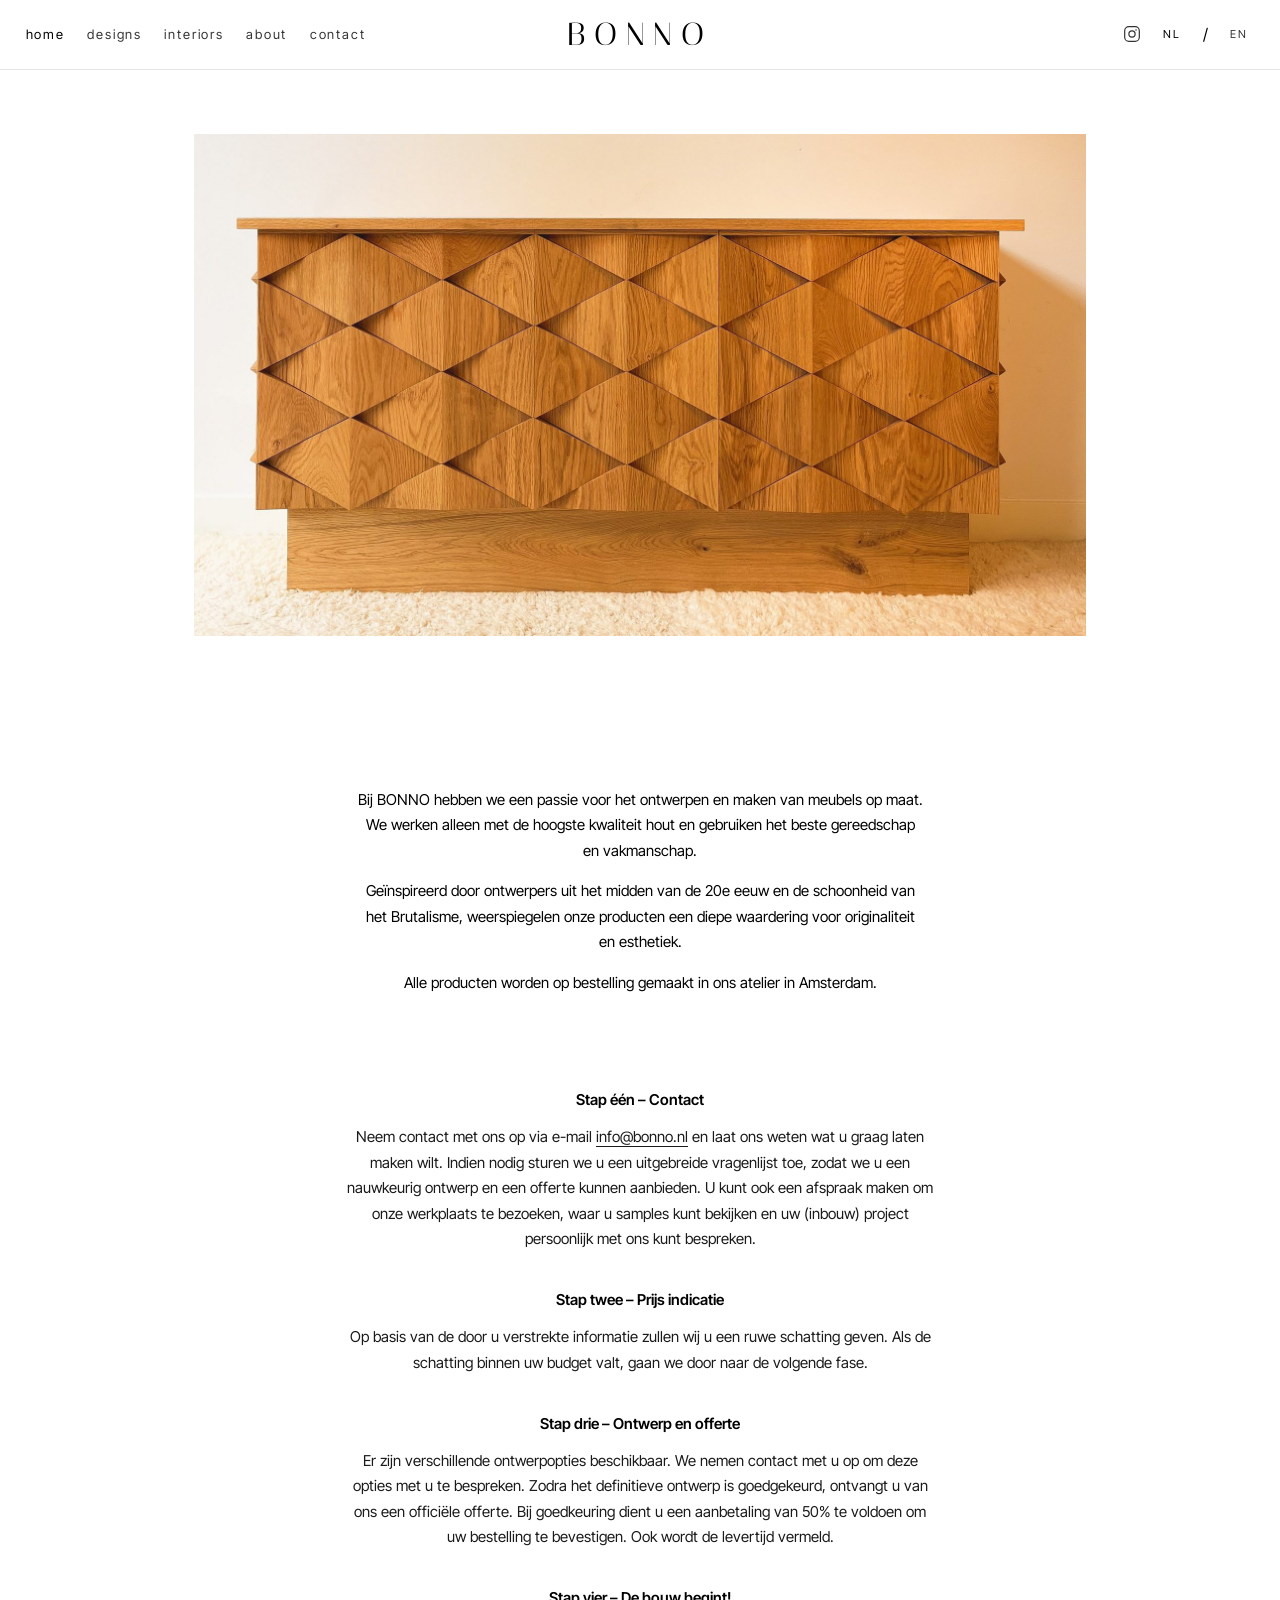
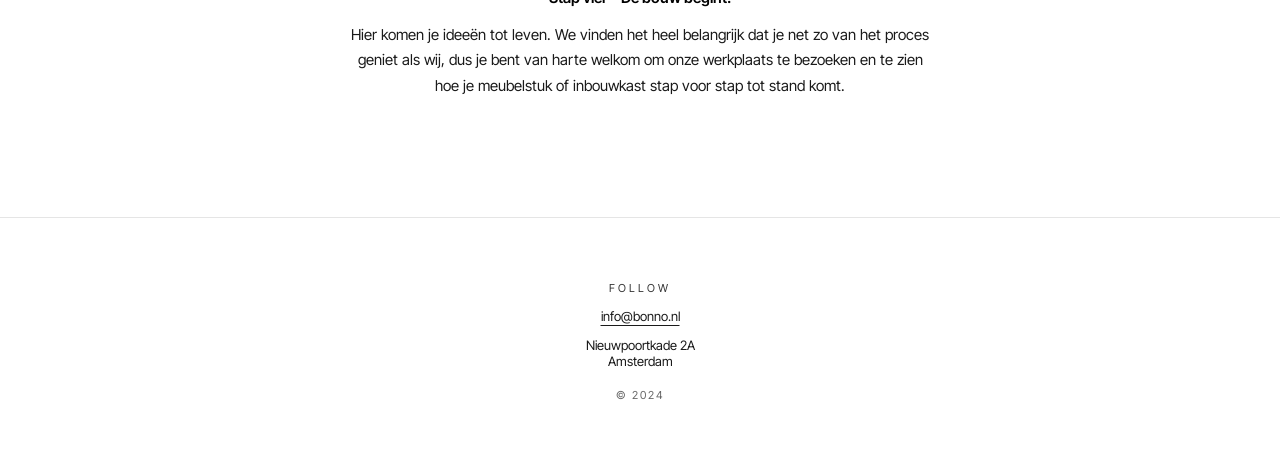
==== index.html @ f8873969 "Zet het zwart-witte Instagram-logo in de desktopheader." ====
<!doctype html>
<html lang="nl" data-lang="nl">
<head>
<meta charset="utf-8">
<meta name="viewport" content="width=device-width, initial-scale=1">
<title>BONNO | Meubelmaker Amsterdam</title>
<meta name="description" content="BONNO | meubels op maat, op bestelling gemaakt in ons atelier in Amsterdam.">
<link rel="icon" href="favicon.svg">
<link rel="stylesheet" href="styles.css">
</head>
<body>
<header>
  <div class="bar">
    <nav class="desk" aria-label="Hoofdmenu">
      <a href="index.html" class="here">home</a>
      <a href="designs.html">designs</a>
      <a href="interiors.html">interiors</a>
      <a href="about.html">about</a>
      <a href="contact.html">contact</a>
    </nav>
    <a class="wordmark" href="index.html">BONNO</a>
    <div class="tools">
      <a class="ig" href="https://instagram.com/bonno.nl" target="_blank" rel="noreferrer" aria-label="Instagram"><svg viewBox="0 0 24 24" aria-hidden="true"><rect x="2.25" y="2.25" width="19.5" height="19.5" rx="5.5" fill="none" stroke="currentColor" stroke-width="1.6"/><circle cx="12" cy="12" r="4.15" fill="none" stroke="currentColor" stroke-width="1.6"/><circle cx="17.35" cy="6.65" r="1.05" fill="currentColor"/></svg></a>
      <button class="lang on" type="button" data-set="nl">NL</button>
      <span>/</span>
      <button class="lang" type="button" data-set="en">EN</button>
      <button class="burger" type="button" aria-label="Menu">☰</button>
    </div>
  </div>
  <nav class="drawer" id="drawer">
    <a href="index.html">home</a>
    <a href="designs.html">designs</a>
    <a href="interiors.html">interiors</a>
    <a href="about.html">about</a>
    <a href="contact.html">contact</a>
    <a href="https://instagram.com/bonno.nl" target="_blank" rel="noreferrer">Instagram</a>
    <div><button type="button" data-set="nl">NL</button> / <button type="button" data-set="en">EN</button></div>
  </nav>
</header>
<main>
<div class="wrap" style="max-width:64rem">
  <a href="gallery-featured.html"><figure class="shot" style="aspect-ratio:1800/1012"><img src="images/hero-sideboard.jpg" alt="Houten ladekast met een geometrisch patroon op de deuren, geplaatst op een witte tapijtvloer, tegen een lichtgele muur."></figure></a>
</div>
<section class="narrow">
  <p class="lead"><span class="nl">Bij BONNO hebben we een passie voor het ontwerpen en maken van meubels op maat. We werken alleen met de hoogste kwaliteit hout en gebruiken het beste gereedschap en vakmanschap.</span><span class="en">At BONNO we are passionate about design and creation of bespoke furniture. We work with only the highest quality of woods and use the best tools & craftsmanship.</span></p>
  <p class="lead"><span class="nl">Geïnspireerd door ontwerpers uit het midden van de 20e eeuw en de schoonheid van het Brutalisme, weerspiegelen onze producten een diepe waardering voor originaliteit en esthetiek.</span><span class="en">Inspired by designers of the mid 20th century and the beauty of Brutalism, our products reflect a deep appreciation for uniqueness and esthetics.</span></p>
  <p class="lead"><span class="nl">Alle producten worden op bestelling gemaakt in ons atelier in Amsterdam.</span><span class="en">All products are made to order in our Amsterdam workshop.</span></p>
</section>
<section class="narrow" style="padding-top:0">
  <div class="step"><h3><span class="nl">Stap één – Contact</span><span class="en">Step One – Get In Touch</span></h3><p class="copy"><span class="nl">Neem contact met ons op via e-mail <a class="mail" href="mailto:info@bonno.nl">info@bonno.nl</a> en laat ons weten wat u graag laten maken wilt. Indien nodig sturen we u een uitgebreide vragenlijst toe, zodat we u een nauwkeurig ontwerp en een offerte kunnen aanbieden. U kunt ook een afspraak maken om onze werkplaats te bezoeken, waar u samples kunt bekijken en uw (inbouw) project persoonlijk met ons kunt bespreken.</span><span class="en">Contact us via email <a class="mail" href="mailto:info@bonno.nl">info@bonno.nl</a> and let us know what it is you’re looking to have made. If need be, we may send you an in depth questionnaire which will help in providing you with an accurate design and quote. You can also book in an appointment to visit the workshop to view timber samples and discuss your project in person.</span></p></div>
  <div class="step"><h3><span class="nl">Stap twee – Prijs indicatie</span><span class="en">Step Two – Price Estimate</span></h3><p class="copy"><span class="nl">Op basis van de door u verstrekte informatie zullen wij u een ruwe schatting geven. Als de schatting binnen uw budget valt, gaan we door naar de volgende fase.</span><span class="en">We will provide you with a ball park estimate based on the information provided. If the estimate is within your budget then we will proceed to the next stage.</span></p></div>
  <div class="step"><h3><span class="nl">Stap drie – Ontwerp en offerte</span><span class="en">Step Three – Design & Quote</span></h3><p class="copy"><span class="nl">Er zijn verschillende ontwerpopties beschikbaar. We nemen contact met u op om deze opties met u te bespreken. Zodra het definitieve ontwerp is goedgekeurd, ontvangt u van ons een officiële offerte. Bij goedkeuring dient u een aanbetaling van 50% te voldoen om uw bestelling te bevestigen. Ook wordt de levertijd vermeld.</span><span class="en">There are multiple design options available. We will be in touch to discuss these options with you. Once a final design is approved, we will provide you with an official quote and if approved a 50% deposit is required to confirm your order. A lead time will also be provided.</span></p></div>
  <div class="step"><h3><span class="nl">Stap vier – De bouw begint!</span><span class="en">Step Four – The Build Begins!</span></h3><p class="copy"><span class="nl">Hier komen je ideeën tot leven. We vinden het heel belangrijk dat je net zo van het proces geniet als wij, dus je bent van harte welkom om onze werkplaats te bezoeken en te zien hoe je meubelstuk of inbouwkast stap voor stap tot stand komt.</span><span class="en">This is where your ideas are brought to life. It’s very important to us that you enjoy the process as much as we do so you are welcome to visit our workshop to view the journey of your piece to its completion.</span></p></div>
</section></main>
<footer>
  <p><a class="follow" href="https://instagram.com/bonno.nl" target="_blank" rel="noreferrer">Follow</a></p>
  <p><a class="mail" href="mailto:info@bonno.nl">info@bonno.nl</a></p>
  <p>Nieuwpoortkade 2A<br>Amsterdam</p>
  <p class="copyr">© 2024</p>
</footer>
<script>
  const root = document.documentElement;
  const saved = localStorage.getItem("bonno-lang");
  if (saved === "en" || saved === "nl") root.dataset.lang = saved;
  function setLang(lang) {
    root.dataset.lang = lang;
    localStorage.setItem("bonno-lang", lang);
    document.querySelectorAll(".lang").forEach((b) => b.classList.toggle("on", b.dataset.set === lang));
  }
  document.querySelectorAll("[data-set]").forEach((b) => b.addEventListener("click", () => setLang(b.dataset.set)));
  setLang(root.dataset.lang);
  const burger = document.querySelector(".burger");
  const drawer = document.getElementById("drawer");
  burger.addEventListener("click", () => drawer.classList.toggle("open"));
</script>
</body>
</html>
---- styles.css ----
@import url("https://fonts.googleapis.com/css2?family=Inter+Tight:ital,wght@0,400;0,500;0,600;1,400&family=Italiana&display=swap");

:root {
  --paper: #fff;
  --paper-2: #f2f2f2;
  --ink: #000;
  --soft: #1a1a1a;
  --muted: #666;
  --line: #e5e5e5;
  --display: "Italiana", "Times New Roman", serif;
  --sans: "Inter Tight", "Helvetica Neue", Helvetica, Arial, sans-serif;
  --page: min(1800px, 100%);
  --pad: clamp(1.25rem, 2vw, 2.75rem);
}

* { box-sizing: border-box; }
html { -webkit-font-smoothing: antialiased; }
body {
  margin: 0;
  min-height: 100dvh;
  background: var(--paper);
  color: var(--ink);
  font-family: var(--sans);
  display: flex;
  flex-direction: column;
}
a { color: inherit; text-decoration: none; }
button { font: inherit; background: none; border: 0; color: inherit; cursor: pointer; }
img { max-width: 100%; display: block; }
h1, h2 { font-family: var(--display); font-weight: 400; text-wrap: balance; }
p { text-wrap: pretty; }
html[data-lang="nl"] .en { display: none; }
html[data-lang="en"] .nl { display: none; }

header {
  position: sticky;
  top: 0;
  z-index: 20;
  border-bottom: 1px solid var(--line);
  background: rgb(255 255 255 / 0.95);
  backdrop-filter: blur(6px);
}
.bar {
  max-width: var(--page);
  margin: 0 auto;
  display: grid;
  grid-template-columns: 1fr auto 1fr;
  align-items: center;
  padding: 1.15rem var(--pad);
}
nav.desk { display: flex; gap: 1.4rem; }
nav.desk a, .tools a, .lang {
  font-size: 13px;
  letter-spacing: 0.14em;
  color: rgb(0 0 0 / 0.8);
}
nav.desk a.here, nav.desk a:hover { color: #000; }
.wordmark {
  font-family: var(--display);
  font-size: 32px;
  letter-spacing: 0.28em;
  line-height: 1;
}
.tools { display: flex; justify-content: flex-end; align-items: center; gap: 1rem; }
.ig { display: inline-flex; color: #000; line-height: 0; }
.ig svg { width: 18px; height: 18px; }
.ig:hover { opacity: 0.6; }
.lang { letter-spacing: 0.2em; text-transform: uppercase; font-size: 11px; }
.lang.on { color: #000; }
.burger { display: none; width: 44px; height: 44px; }
.drawer {
  display: none;
  flex-direction: column;
  align-items: center;
  gap: 1.4rem;
  padding: 2rem 1.5rem 2.5rem;
}
.drawer a { letter-spacing: 0.22em; text-transform: uppercase; font-size: 14px; }

main { flex: 1; padding-top: 0.5rem; }
.wrap { max-width: 64rem; margin: 0 auto; padding: 2.5rem var(--pad) 4rem; }
.narrow { max-width: 40rem; margin: 0 auto; text-align: center; padding: 3.5rem var(--pad) 5rem; }
.lead, .copy { font-size: 15px; line-height: 1.7; }
.copy { color: var(--soft); }
h1 { text-align: center; font-size: clamp(1.8rem, 3vw, 2.4rem); letter-spacing: 0.08em; margin: 0 0 2.5rem; }
h2.sec {
  font-family: var(--sans);
  font-size: 14px;
  font-weight: 500;
  letter-spacing: 0.18em;
  text-transform: uppercase;
  text-align: center;
  margin: 0 0 1.4rem;
}
.step { margin: 0 0 2.4rem; }
.step h3 { font-family: var(--sans); font-size: 15px; font-weight: 600; margin: 0 0 0.6rem; }
.shot { background: var(--paper-2); position: relative; overflow: hidden; }
.shot img { width: 100%; height: 100%; object-fit: cover; }
.shot figcaption {
  position: absolute; left: 0; right: 0; bottom: 0;
  display: flex; justify-content: space-between; gap: 0.6rem;
  padding: 0.7rem 0.75rem;
  background: linear-gradient(transparent, rgb(0 0 0 / 0.7));
  color: #fff; font-size: 10px; letter-spacing: 0.16em; text-transform: uppercase;
}
.grid2 { display: grid; grid-template-columns: 1fr 1fr; gap: 1rem; }
.grid3 { display: grid; grid-template-columns: 1fr 1fr 1fr; gap: 2rem; }
.stack { display: flex; flex-direction: column; gap: 4rem; }
.cap { text-align: center; margin: 1.1rem 0 0; font-size: 15px; }
.mini { text-align: center; margin: 0.7rem 0 0.8rem; font-size: 12px; letter-spacing: 0.16em; text-transform: uppercase; color: var(--muted); }
.about { display: grid; grid-template-columns: 1fr 1fr; gap: 4rem; align-items: center; }
.about h1 { text-align: left; }
.mail { text-decoration: underline; text-underline-offset: 4px; }
footer {
  border-top: 1px solid var(--line);
  text-align: center;
  padding: 3rem var(--pad);
  font-size: 13px;
  color: var(--soft);
}
footer .follow { letter-spacing: 0.28em; text-transform: uppercase; font-size: 11px; color: rgb(0 0 0 / 0.8); }
footer .copyr { color: var(--muted); font-size: 11px; letter-spacing: 0.16em; margin-top: 1.2rem; }
.back { display: block; text-align: center; margin-top: 2.5rem; font-size: 14px; letter-spacing: 0.12em; text-decoration: underline; text-underline-offset: 4px; }
.cards { display: grid; grid-template-columns: repeat(3, 1fr); gap: 1.5rem; list-style: none; padding: 0; margin: 2rem 0 0; }
.cards li { border: 1px solid var(--line); padding: 0.75rem; }
.cards p { margin: 0.4rem 0 0; font-size: 12px; }

@media (max-width: 900px) {
  nav.desk, .tools .ig, .tools .lang { display: none; }
  .burger { display: inline-flex; align-items: center; justify-content: center; justify-self: end; }
  .bar { grid-template-columns: 1fr auto 1fr; }
  .wordmark { font-size: 28px; }
  .drawer.open { display: flex; }
  .grid2, .grid3, .about, .cards { grid-template-columns: 1fr; }
  .about h1 { text-align: center; }
}
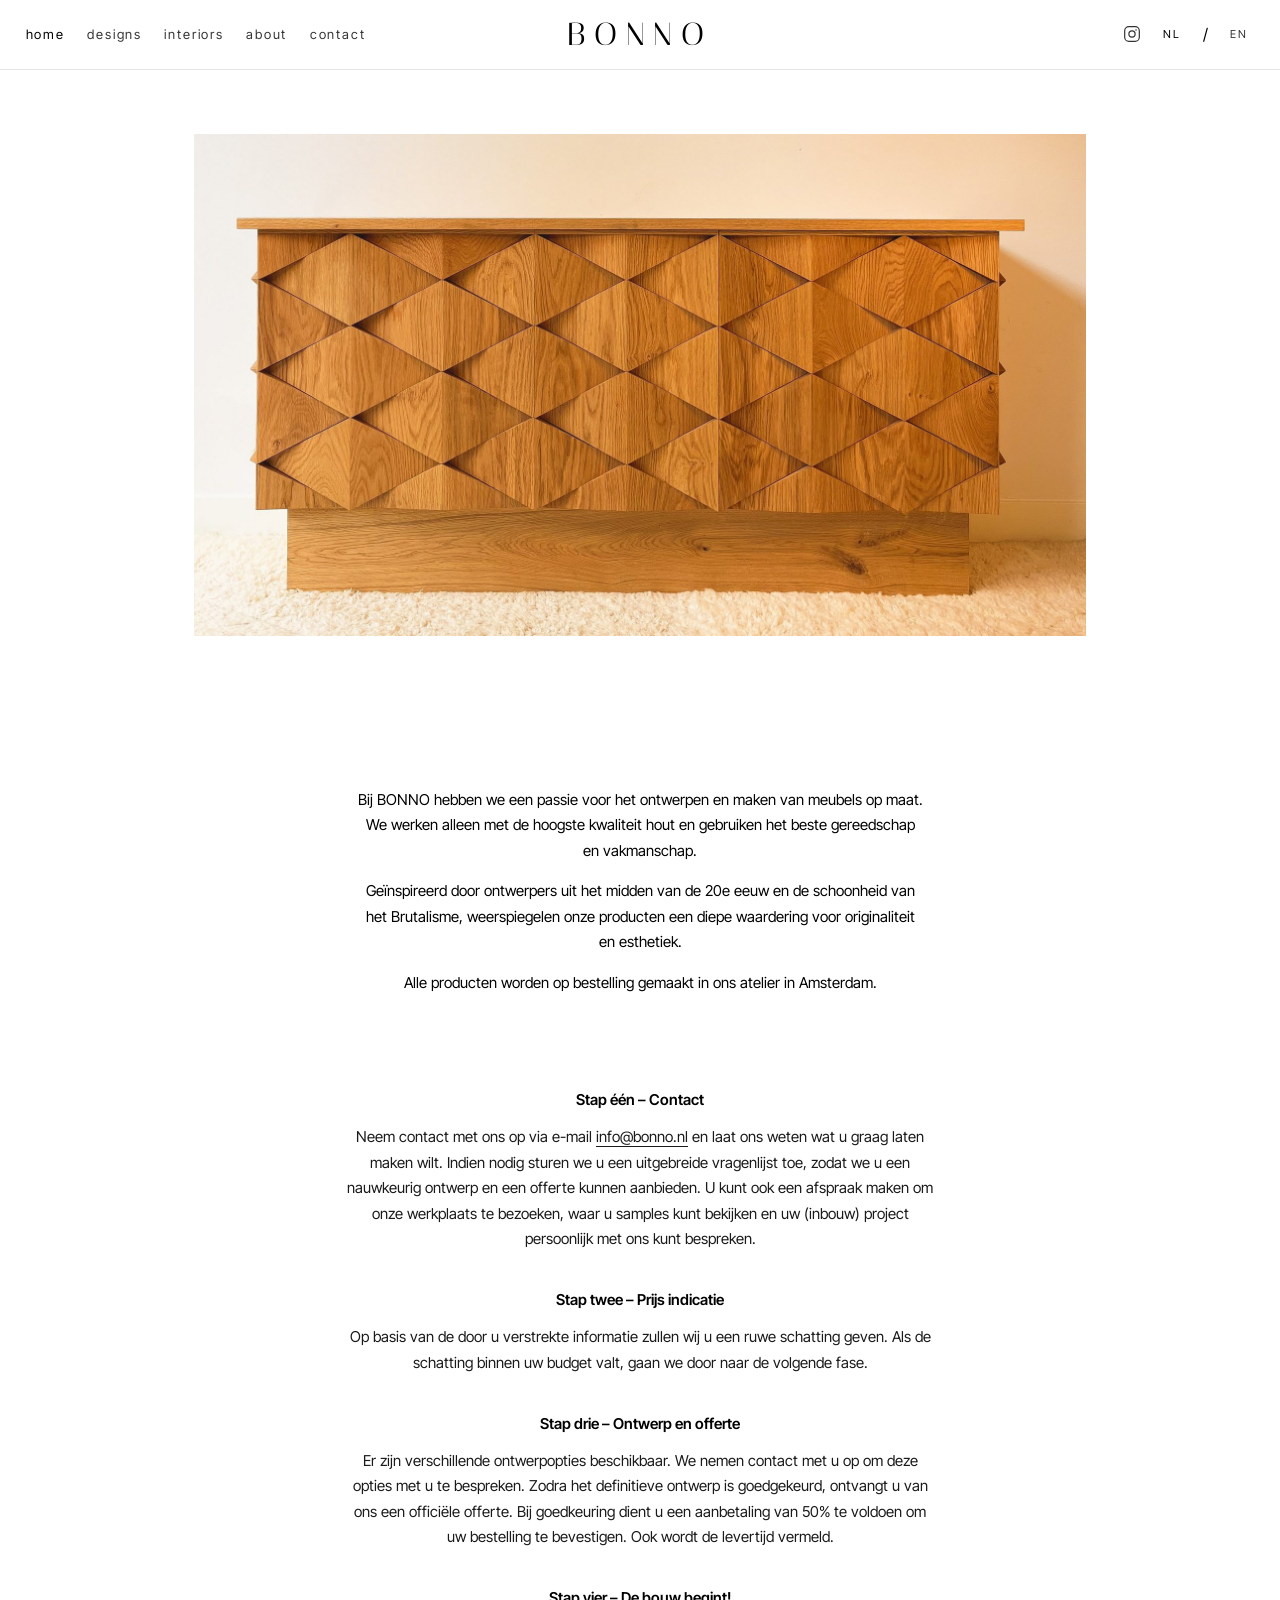
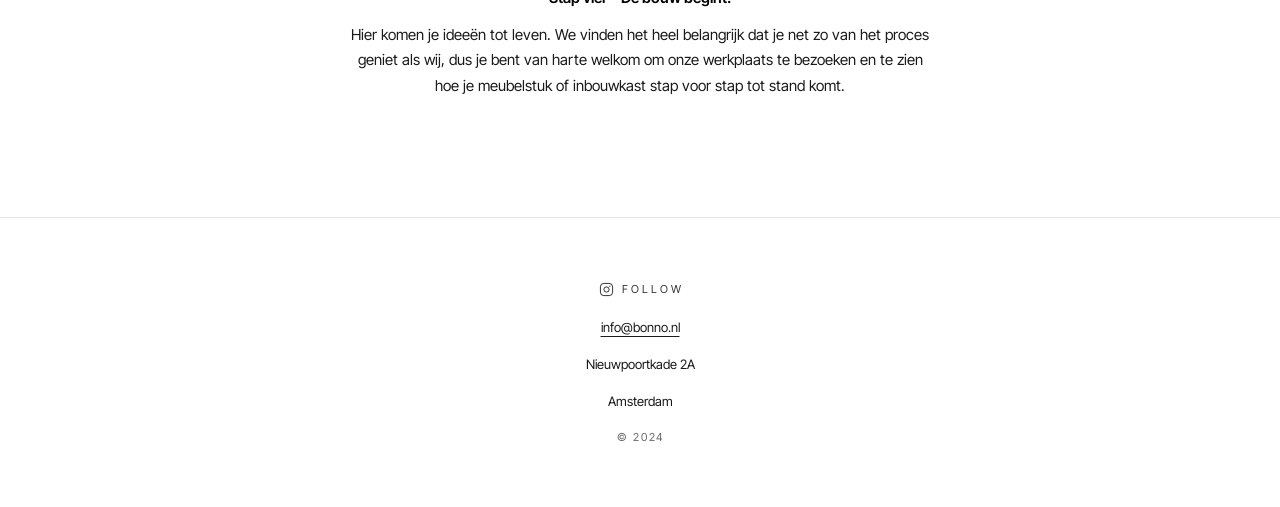
==== commit 1e0b4e36: "Lijn de footer gecentreerd uit met gelijke verticale ruimte." ====
--- a/index.html
+++ b/index.html
@@ -53,9 +53,10 @@
   <div class="step"><h3><span class="nl">Stap vier – De bouw begint!</span><span class="en">Step Four – The Build Begins!</span></h3><p class="copy"><span class="nl">Hier komen je ideeën tot leven. We vinden het heel belangrijk dat je net zo van het proces geniet als wij, dus je bent van harte welkom om onze werkplaats te bezoeken en te zien hoe je meubelstuk of inbouwkast stap voor stap tot stand komt.</span><span class="en">This is where your ideas are brought to life. It’s very important to us that you enjoy the process as much as we do so you are welcome to visit our workshop to view the journey of your piece to its completion.</span></p></div>
 </section></main>
 <footer>
-  <p><a class="follow" href="https://instagram.com/bonno.nl" target="_blank" rel="noreferrer">Follow</a></p>
-  <p><a class="mail" href="mailto:info@bonno.nl">info@bonno.nl</a></p>
-  <p>Nieuwpoortkade 2A<br>Amsterdam</p>
+  <a class="follow" href="https://instagram.com/bonno.nl" target="_blank" rel="noreferrer"><svg viewBox="0 0 24 24" aria-hidden="true"><rect x="2.25" y="2.25" width="19.5" height="19.5" rx="5.5" fill="none" stroke="currentColor" stroke-width="1.6"/><circle cx="12" cy="12" r="4.15" fill="none" stroke="currentColor" stroke-width="1.6"/><circle cx="17.35" cy="6.65" r="1.05" fill="currentColor"/></svg><span>Follow</span></a>
+  <a class="mail" href="mailto:info@bonno.nl">info@bonno.nl</a>
+  <p>Nieuwpoortkade 2A</p>
+  <p>Amsterdam</p>
   <p class="copyr">© 2024</p>
 </footer>
 <script>
--- a/styles.css
+++ b/styles.css
@@ -113,13 +113,29 @@
 .mail { text-decoration: underline; text-underline-offset: 4px; }
 footer {
   border-top: 1px solid var(--line);
+  display: flex;
+  flex-direction: column;
+  align-items: center;
+  gap: 1.5rem;
+  padding: 4rem var(--pad);
+  font-size: 13px;
+  line-height: 1;
+  color: var(--soft);
   text-align: center;
-  padding: 3rem var(--pad);
-  font-size: 13px;
-  color: var(--soft);
 }
-footer .follow { letter-spacing: 0.28em; text-transform: uppercase; font-size: 11px; color: rgb(0 0 0 / 0.8); }
-footer .copyr { color: var(--muted); font-size: 11px; letter-spacing: 0.16em; margin-top: 1.2rem; }
+footer p { margin: 0; }
+footer .follow {
+  display: inline-flex;
+  align-items: center;
+  gap: 0.5rem;
+  letter-spacing: 0.28em;
+  text-transform: uppercase;
+  font-size: 11px;
+  color: rgb(0 0 0 / 0.8);
+}
+footer .follow svg { width: 15px; height: 15px; display: block; flex: none; }
+footer .follow span { margin-right: -0.28em; }
+footer .copyr { color: var(--muted); font-size: 11px; letter-spacing: 0.16em; margin-right: -0.16em; }
 .back { display: block; text-align: center; margin-top: 2.5rem; font-size: 14px; letter-spacing: 0.12em; text-decoration: underline; text-underline-offset: 4px; }
 .cards { display: grid; grid-template-columns: repeat(3, 1fr); gap: 1.5rem; list-style: none; padding: 0; margin: 2rem 0 0; }
 .cards li { border: 1px solid var(--line); padding: 0.75rem; }
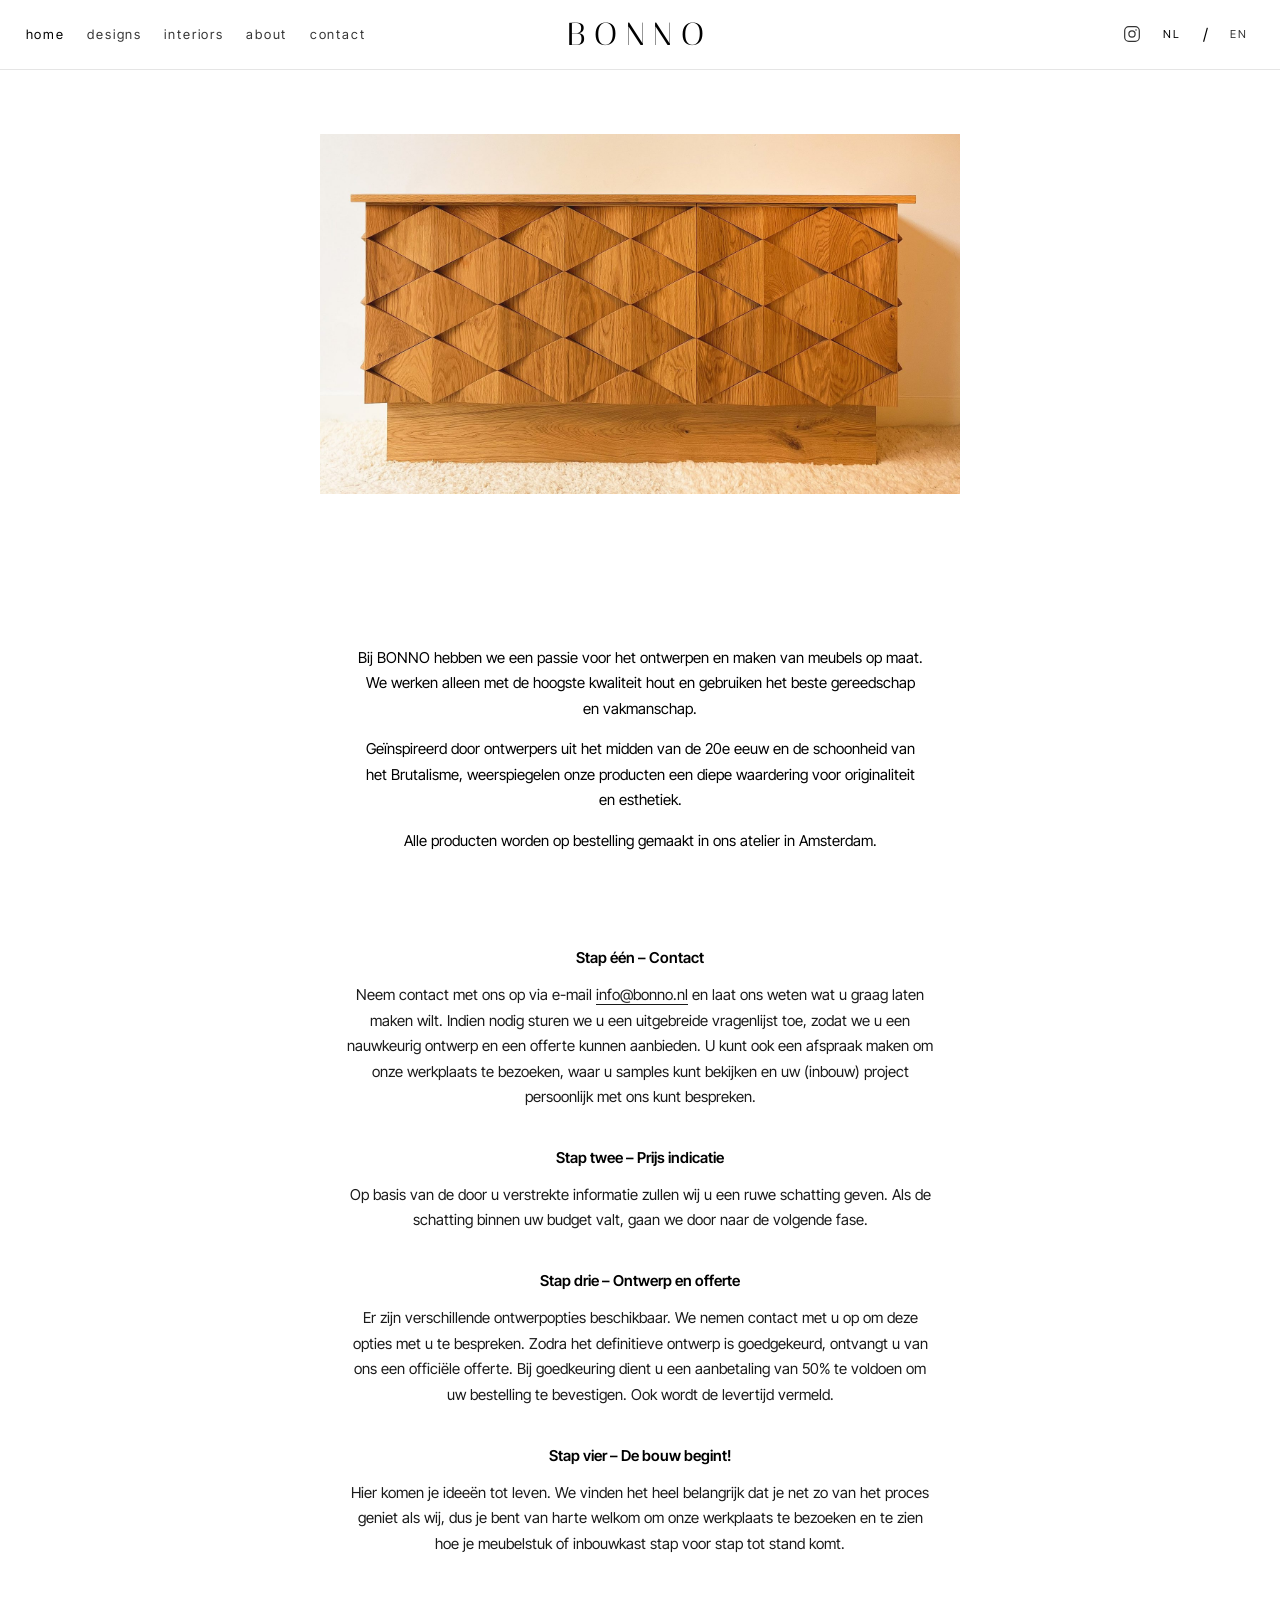
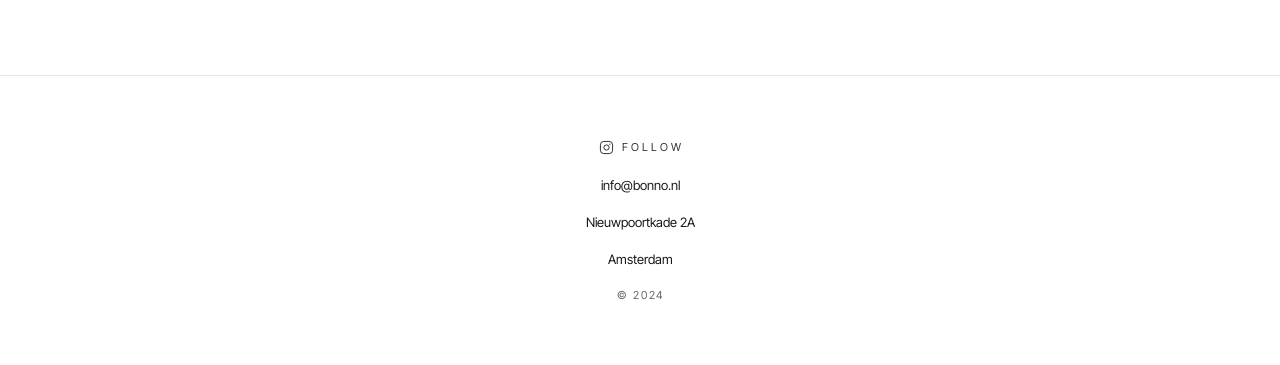
==== commit 9feb9aa3: "Maak fotomaten gelijk op mobiel en desktop." ====
--- a/index.html
+++ b/index.html
@@ -39,7 +39,7 @@
 </header>
 <main>
 <div class="wrap" style="max-width:64rem">
-  <a href="gallery-featured.html"><figure class="shot" style="aspect-ratio:1800/1012"><img src="images/hero-sideboard.jpg" alt="Houten ladekast met een geometrisch patroon op de deuren, geplaatst op een witte tapijtvloer, tegen een lichtgele muur."></figure></a>
+  <a href="gallery-featured.html"><figure class="shot w" style="aspect-ratio:1800/1012"><img src="images/hero-sideboard.jpg" alt="Houten ladekast met een geometrisch patroon op de deuren, geplaatst op een witte tapijtvloer, tegen een lichtgele muur."></figure></a>
 </div>
 <section class="narrow">
   <p class="lead"><span class="nl">Bij BONNO hebben we een passie voor het ontwerpen en maken van meubels op maat. We werken alleen met de hoogste kwaliteit hout en gebruiken het beste gereedschap en vakmanschap.</span><span class="en">At BONNO we are passionate about design and creation of bespoke furniture. We work with only the highest quality of woods and use the best tools & craftsmanship.</span></p>
@@ -73,6 +73,10 @@
   const burger = document.querySelector(".burger");
   const drawer = document.getElementById("drawer");
   burger.addEventListener("click", () => drawer.classList.toggle("open"));
+  const closeDrawer = () => drawer.classList.remove("open");
+  window.addEventListener("scroll", closeDrawer, { passive: true });
+  window.addEventListener("wheel", closeDrawer, { passive: true });
+  window.addEventListener("touchmove", closeDrawer, { passive: true });
 </script>
 </body>
 </html>
--- a/styles.css
+++ b/styles.css
@@ -94,7 +94,8 @@
 }
 .step { margin: 0 0 2.4rem; }
 .step h3 { font-family: var(--sans); font-size: 15px; font-weight: 600; margin: 0 0 0.6rem; }
-.shot { background: var(--paper-2); position: relative; overflow: hidden; }
+.shot.p { width: min(70vw, 300px); margin-inline: auto; }
+.shot.w { width: 100%; max-width: 640px; margin-inline: auto; }
 .shot img { width: 100%; height: 100%; object-fit: cover; }
 .shot figcaption {
   position: absolute; left: 0; right: 0; bottom: 0;
@@ -111,6 +112,24 @@
 .about { display: grid; grid-template-columns: 1fr 1fr; gap: 4rem; align-items: center; }
 .about h1 { text-align: left; }
 .mail { text-decoration: underline; text-underline-offset: 4px; }
+footer .mail { text-decoration: none; }
+.form { margin: 2.5rem auto 0; max-width: 28rem; text-align: left; display: flex; flex-direction: column; gap: 1.15rem; }
+.form label { display: block; font-size: 11px; letter-spacing: 0.18em; text-transform: uppercase; color: var(--muted); }
+.form input, .form textarea {
+  display: block; width: 100%; margin-top: 0.45rem;
+  border: 1px solid var(--line); background: var(--paper); color: var(--ink);
+  font: inherit; font-size: 15px; letter-spacing: 0; text-transform: none;
+  padding: 0.75rem 0.8rem; outline: none;
+}
+.form textarea { resize: vertical; min-height: 8rem; }
+.form input:focus, .form textarea:focus { border-color: var(--ink); }
+.form button[type="submit"] {
+  border: 0; background: var(--ink); color: var(--paper);
+  font-size: 12px; letter-spacing: 0.2em; text-transform: uppercase;
+  padding: 0.85rem 1rem; cursor: pointer;
+}
+.form button[type="submit"]:disabled { opacity: 0.5; cursor: default; }
+.form .note { text-align: center; font-size: 14px; letter-spacing: 0; text-transform: none; color: var(--ink); margin: 0; }
 footer {
   border-top: 1px solid var(--line);
   display: flex;
@@ -142,7 +161,7 @@
 .cards p { margin: 0.4rem 0 0; font-size: 12px; }
 
 @media (max-width: 900px) {
-  nav.desk, .tools .ig, .tools .lang { display: none; }
+  nav.desk a, .tools .ig, .tools .lang, .tools > span { display: none; }
   .burger { display: inline-flex; align-items: center; justify-content: center; justify-self: end; }
   .bar { grid-template-columns: 1fr auto 1fr; }
   .wordmark { font-size: 28px; }
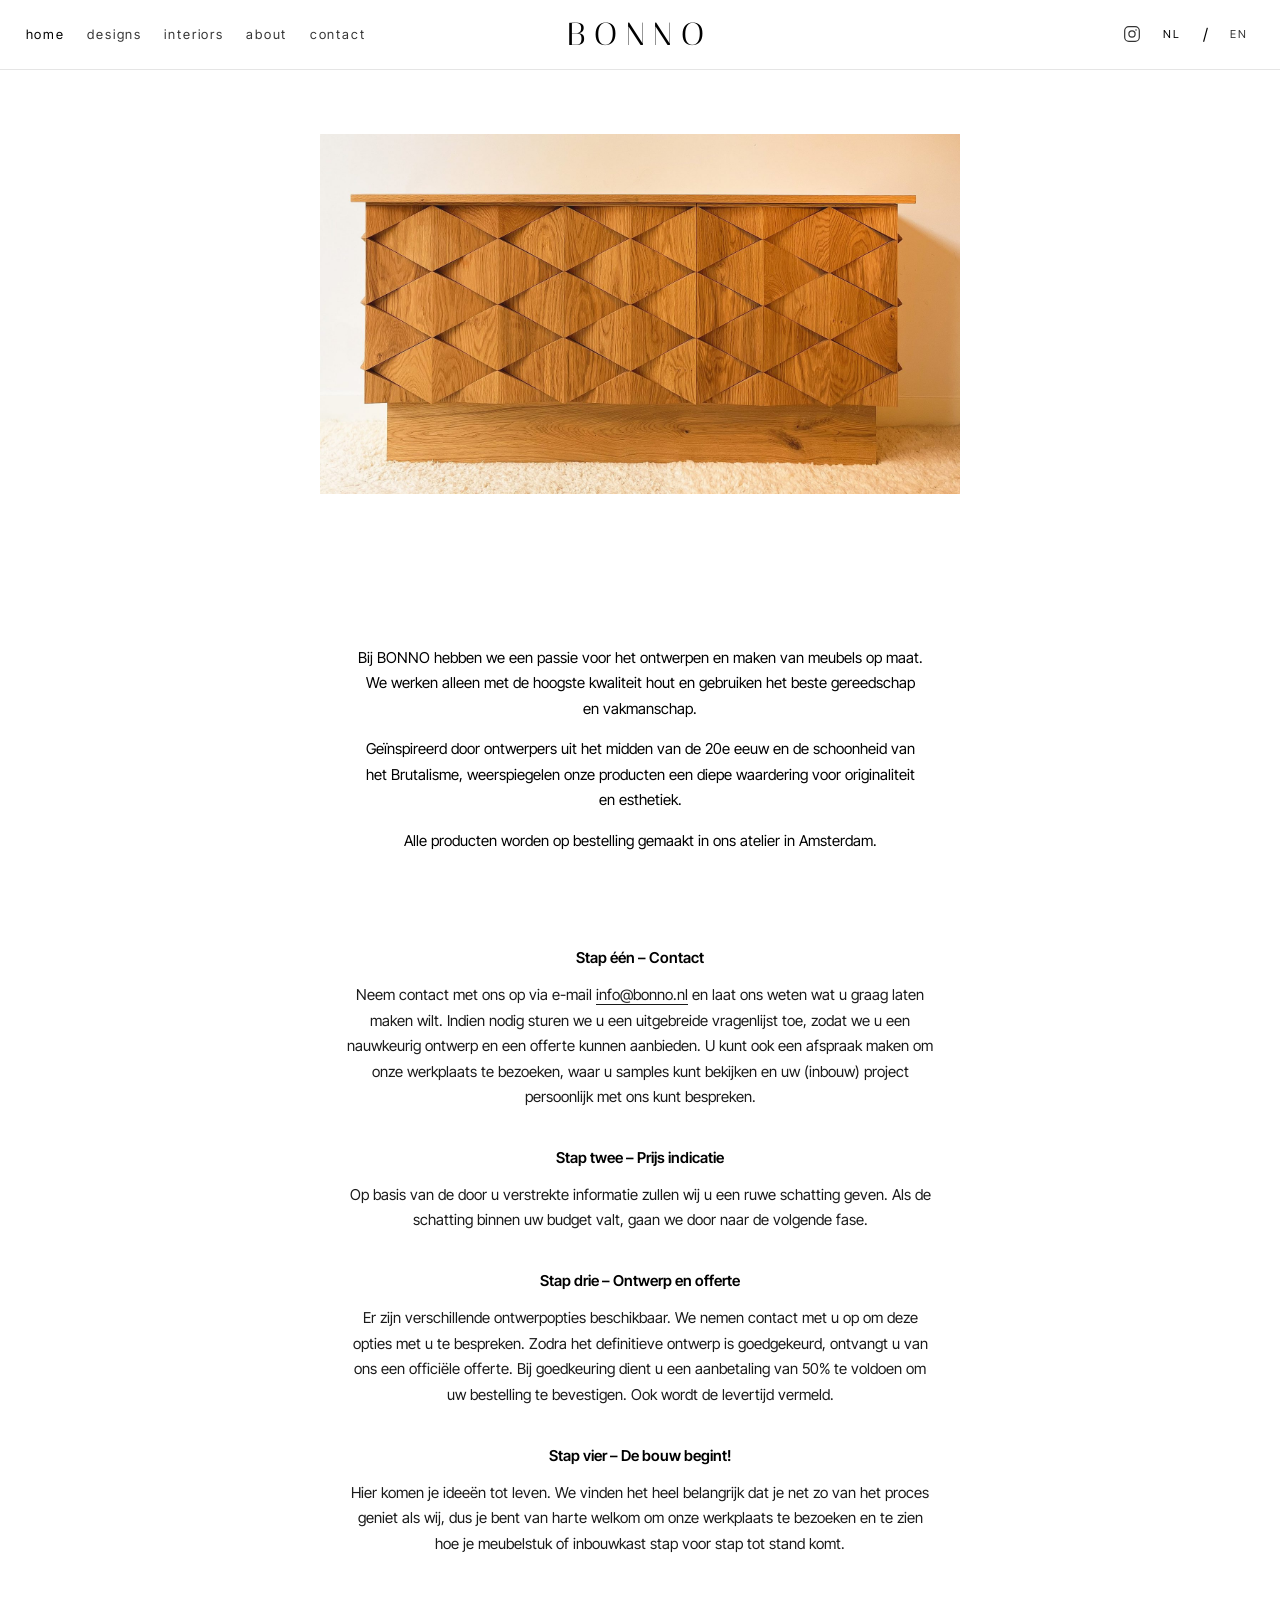
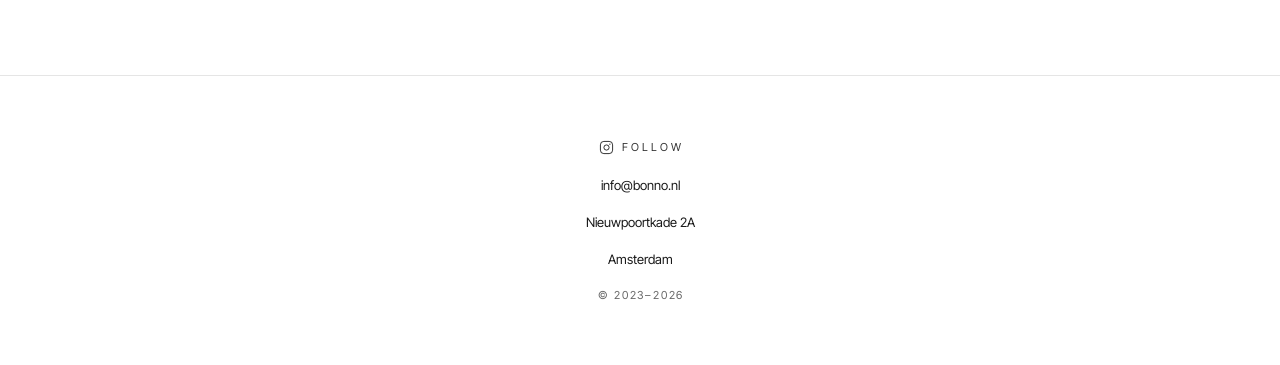
==== commit 0ab82a2b: "Voeg linkpreviews, unieke titels/omschrijvingen, canonicals, robots.txt en sitemap toe; footerjaar 2" ====
--- a/index.html
+++ b/index.html
@@ -3,8 +3,23 @@
 <head>
 <meta charset="utf-8">
 <meta name="viewport" content="width=device-width, initial-scale=1">
-<title>BONNO | Meubelmaker Amsterdam</title>
-<meta name="description" content="BONNO | meubels op maat, op bestelling gemaakt in ons atelier in Amsterdam.">
+<title>BONNO | Meubels en inbouwkasten op maat in Amsterdam</title>
+<meta name="description" content="BONNO ontwerpt en maakt meubels en inbouwkasten op maat, op bestelling gemaakt in ons atelier in Amsterdam. Geïnspireerd door mid-century design en Brutalisme.">
+<link rel="canonical" href="https://bonno.nl/">
+<meta property="og:type" content="website">
+<meta property="og:site_name" content="BONNO">
+<meta property="og:title" content="BONNO | Meubels en inbouwkasten op maat in Amsterdam">
+<meta property="og:description" content="BONNO ontwerpt en maakt meubels en inbouwkasten op maat, op bestelling gemaakt in ons atelier in Amsterdam. Geïnspireerd door mid-century design en Brutalisme.">
+<meta property="og:url" content="https://bonno.nl/">
+<meta property="og:image" content="https://bonno.nl/og.jpg">
+<meta property="og:image:width" content="1200">
+<meta property="og:image:height" content="630">
+<meta property="og:locale" content="nl_NL">
+<meta property="og:locale:alternate" content="en_GB">
+<meta name="twitter:card" content="summary_large_image">
+<meta name="twitter:title" content="BONNO | Meubels en inbouwkasten op maat in Amsterdam">
+<meta name="twitter:description" content="BONNO ontwerpt en maakt meubels en inbouwkasten op maat, op bestelling gemaakt in ons atelier in Amsterdam. Geïnspireerd door mid-century design en Brutalisme.">
+<meta name="twitter:image" content="https://bonno.nl/og.jpg">
 <link rel="icon" href="favicon.svg">
 <link rel="stylesheet" href="styles.css">
 </head>
@@ -38,7 +53,7 @@
   </nav>
 </header>
 <main>
-<div class="wrap" style="max-width:64rem">
+<div class="wrap hero">
   <a href="gallery-featured.html"><figure class="shot w" style="aspect-ratio:1800/1012"><img src="images/hero-sideboard.jpg" alt="Houten ladekast met een geometrisch patroon op de deuren, geplaatst op een witte tapijtvloer, tegen een lichtgele muur."></figure></a>
 </div>
 <section class="narrow">
@@ -57,7 +72,7 @@
   <a class="mail" href="mailto:info@bonno.nl">info@bonno.nl</a>
   <p>Nieuwpoortkade 2A</p>
   <p>Amsterdam</p>
-  <p class="copyr">© 2024</p>
+  <p class="copyr">© 2023–2026</p>
 </footer>
 <script>
   const root = document.documentElement;
--- a/styles.css
+++ b/styles.css
@@ -161,6 +161,8 @@
 .cards p { margin: 0.4rem 0 0; font-size: 12px; }
 
 @media (max-width: 900px) {
+  .wrap.hero { padding-left: 0; padding-right: 0; max-width: none; }
+  .wrap.hero .shot.w { max-width: none; width: 100%; }
   nav.desk a, .tools .ig, .tools .lang, .tools > span { display: none; }
   .burger { display: inline-flex; align-items: center; justify-content: center; justify-self: end; }
   .bar { grid-template-columns: 1fr auto 1fr; }
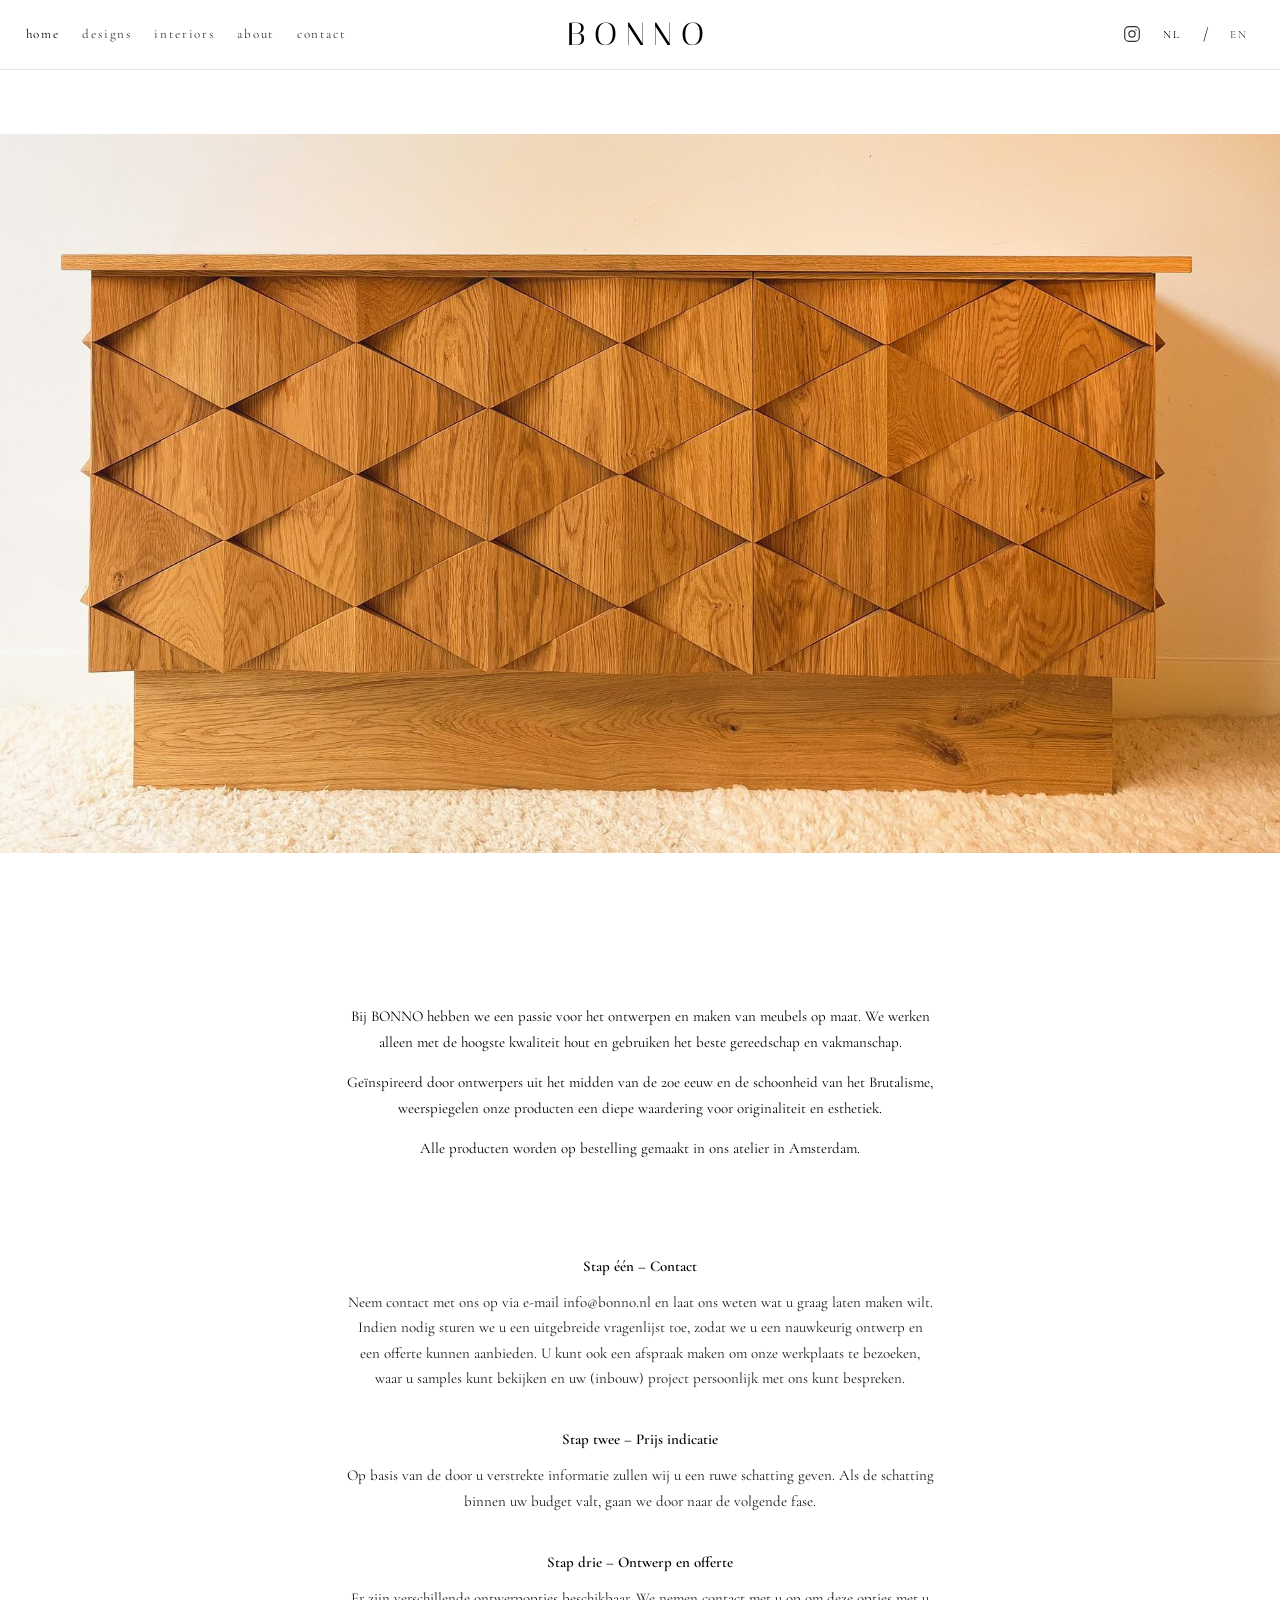
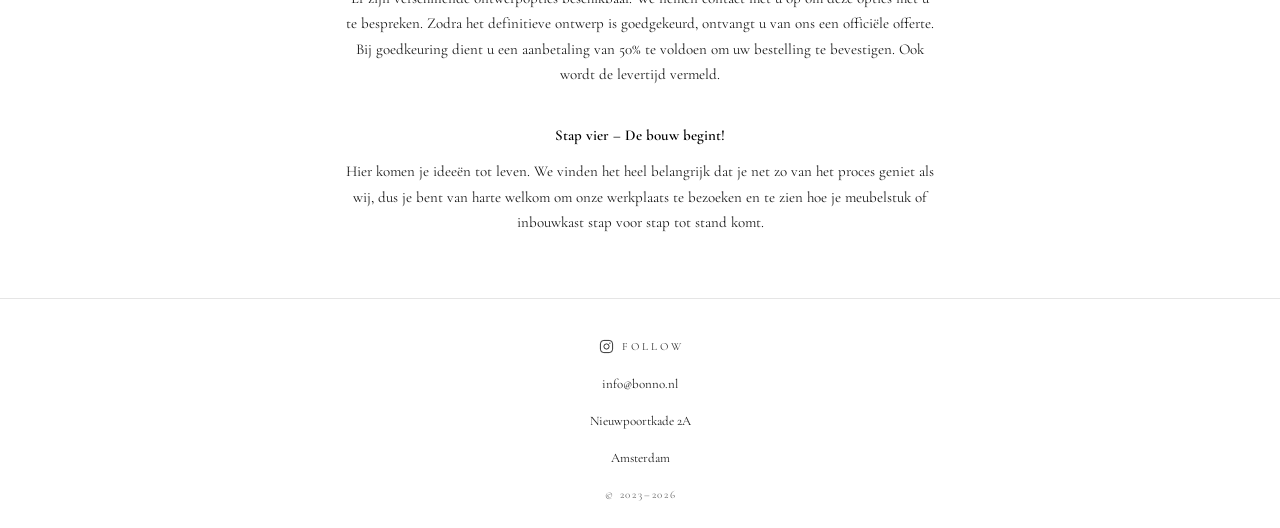
==== commit 277fb21f: "Laat de homepage op mobiel bij de footer stoppen." ====
--- a/index.html
+++ b/index.html
@@ -61,7 +61,7 @@
   <p class="lead"><span class="nl">Geïnspireerd door ontwerpers uit het midden van de 20e eeuw en de schoonheid van het Brutalisme, weerspiegelen onze producten een diepe waardering voor originaliteit en esthetiek.</span><span class="en">Inspired by designers of the mid 20th century and the beauty of Brutalism, our products reflect a deep appreciation for uniqueness and esthetics.</span></p>
   <p class="lead"><span class="nl">Alle producten worden op bestelling gemaakt in ons atelier in Amsterdam.</span><span class="en">All products are made to order in our Amsterdam workshop.</span></p>
 </section>
-<section class="narrow" style="padding-top:0">
+<section class="narrow steps">
   <div class="step"><h3><span class="nl">Stap één – Contact</span><span class="en">Step One – Get In Touch</span></h3><p class="copy"><span class="nl">Neem contact met ons op via e-mail <a class="mail" href="mailto:info@bonno.nl">info@bonno.nl</a> en laat ons weten wat u graag laten maken wilt. Indien nodig sturen we u een uitgebreide vragenlijst toe, zodat we u een nauwkeurig ontwerp en een offerte kunnen aanbieden. U kunt ook een afspraak maken om onze werkplaats te bezoeken, waar u samples kunt bekijken en uw (inbouw) project persoonlijk met ons kunt bespreken.</span><span class="en">Contact us via email <a class="mail" href="mailto:info@bonno.nl">info@bonno.nl</a> and let us know what it is you’re looking to have made. If need be, we may send you an in depth questionnaire which will help in providing you with an accurate design and quote. You can also book in an appointment to visit the workshop to view timber samples and discuss your project in person.</span></p></div>
   <div class="step"><h3><span class="nl">Stap twee – Prijs indicatie</span><span class="en">Step Two – Price Estimate</span></h3><p class="copy"><span class="nl">Op basis van de door u verstrekte informatie zullen wij u een ruwe schatting geven. Als de schatting binnen uw budget valt, gaan we door naar de volgende fase.</span><span class="en">We will provide you with a ball park estimate based on the information provided. If the estimate is within your budget then we will proceed to the next stage.</span></p></div>
   <div class="step"><h3><span class="nl">Stap drie – Ontwerp en offerte</span><span class="en">Step Three – Design & Quote</span></h3><p class="copy"><span class="nl">Er zijn verschillende ontwerpopties beschikbaar. We nemen contact met u op om deze opties met u te bespreken. Zodra het definitieve ontwerp is goedgekeurd, ontvangt u van ons een officiële offerte. Bij goedkeuring dient u een aanbetaling van 50% te voldoen om uw bestelling te bevestigen. Ook wordt de levertijd vermeld.</span><span class="en">There are multiple design options available. We will be in touch to discuss these options with you. Once a final design is approved, we will provide you with an official quote and if approved a 50% deposit is required to confirm your order. A lead time will also be provided.</span></p></div>
--- a/styles.css
+++ b/styles.css
@@ -1,4 +1,4 @@
-@import url("https://fonts.googleapis.com/css2?family=Inter+Tight:ital,wght@0,400;0,500;0,600;1,400&family=Italiana&display=swap");
+@import url("https://fonts.googleapis.com/css2?family=Cormorant+Garamond:ital,wght@0,400;0,500;0,600;1,400&family=Italiana&display=swap");
 
 :root {
   --paper: #fff;
@@ -8,7 +8,7 @@
   --muted: #666;
   --line: #e5e5e5;
   --display: "Italiana", "Times New Roman", serif;
-  --sans: "Inter Tight", "Helvetica Neue", Helvetica, Arial, sans-serif;
+  --sans: "Cormorant Garamond", "Times New Roman", serif;
   --page: min(1800px, 100%);
   --pad: clamp(1.25rem, 2vw, 2.75rem);
 }
@@ -96,6 +96,8 @@
 .step h3 { font-family: var(--sans); font-size: 15px; font-weight: 600; margin: 0 0 0.6rem; }
 .shot.p { width: min(70vw, 300px); margin-inline: auto; }
 .shot.w { width: 100%; max-width: 640px; margin-inline: auto; }
+.wrap.hero { padding-left: 0; padding-right: 0; max-width: none; }
+.wrap.hero .shot.w { max-width: none; width: 100%; }
 .shot img { width: 100%; height: 100%; object-fit: cover; }
 .shot figcaption {
   position: absolute; left: 0; right: 0; bottom: 0;
@@ -111,8 +113,7 @@
 .mini { text-align: center; margin: 0.7rem 0 0.8rem; font-size: 12px; letter-spacing: 0.16em; text-transform: uppercase; color: var(--muted); }
 .about { display: grid; grid-template-columns: 1fr 1fr; gap: 4rem; align-items: center; }
 .about h1 { text-align: left; }
-.mail { text-decoration: underline; text-underline-offset: 4px; }
-footer .mail { text-decoration: none; }
+.mail { text-decoration: none; }
 .form { margin: 2.5rem auto 0; max-width: 28rem; text-align: left; display: flex; flex-direction: column; gap: 1.15rem; }
 .form label { display: block; font-size: 11px; letter-spacing: 0.18em; text-transform: uppercase; color: var(--muted); }
 .form input, .form textarea {
@@ -130,13 +131,14 @@
 }
 .form button[type="submit"]:disabled { opacity: 0.5; cursor: default; }
 .form .note { text-align: center; font-size: 14px; letter-spacing: 0; text-transform: none; color: var(--ink); margin: 0; }
+.narrow.steps { padding-top: 0; padding-bottom: 1.5rem; }
 footer {
   border-top: 1px solid var(--line);
   display: flex;
   flex-direction: column;
   align-items: center;
   gap: 1.5rem;
-  padding: 4rem var(--pad);
+  padding: 2.5rem var(--pad) 1.75rem;
   font-size: 13px;
   line-height: 1;
   color: var(--soft);
@@ -155,14 +157,12 @@
 footer .follow svg { width: 15px; height: 15px; display: block; flex: none; }
 footer .follow span { margin-right: -0.28em; }
 footer .copyr { color: var(--muted); font-size: 11px; letter-spacing: 0.16em; margin-right: -0.16em; }
-.back { display: block; text-align: center; margin-top: 2.5rem; font-size: 14px; letter-spacing: 0.12em; text-decoration: underline; text-underline-offset: 4px; }
+.back { display: block; text-align: center; margin-top: 2.5rem; font-size: 14px; letter-spacing: 0.12em; text-decoration: none; }
 .cards { display: grid; grid-template-columns: repeat(3, 1fr); gap: 1.5rem; list-style: none; padding: 0; margin: 2rem 0 0; }
 .cards li { border: 1px solid var(--line); padding: 0.75rem; }
 .cards p { margin: 0.4rem 0 0; font-size: 12px; }
 
 @media (max-width: 900px) {
-  .wrap.hero { padding-left: 0; padding-right: 0; max-width: none; }
-  .wrap.hero .shot.w { max-width: none; width: 100%; }
   nav.desk a, .tools .ig, .tools .lang, .tools > span { display: none; }
   .burger { display: inline-flex; align-items: center; justify-content: center; justify-self: end; }
   .bar { grid-template-columns: 1fr auto 1fr; }
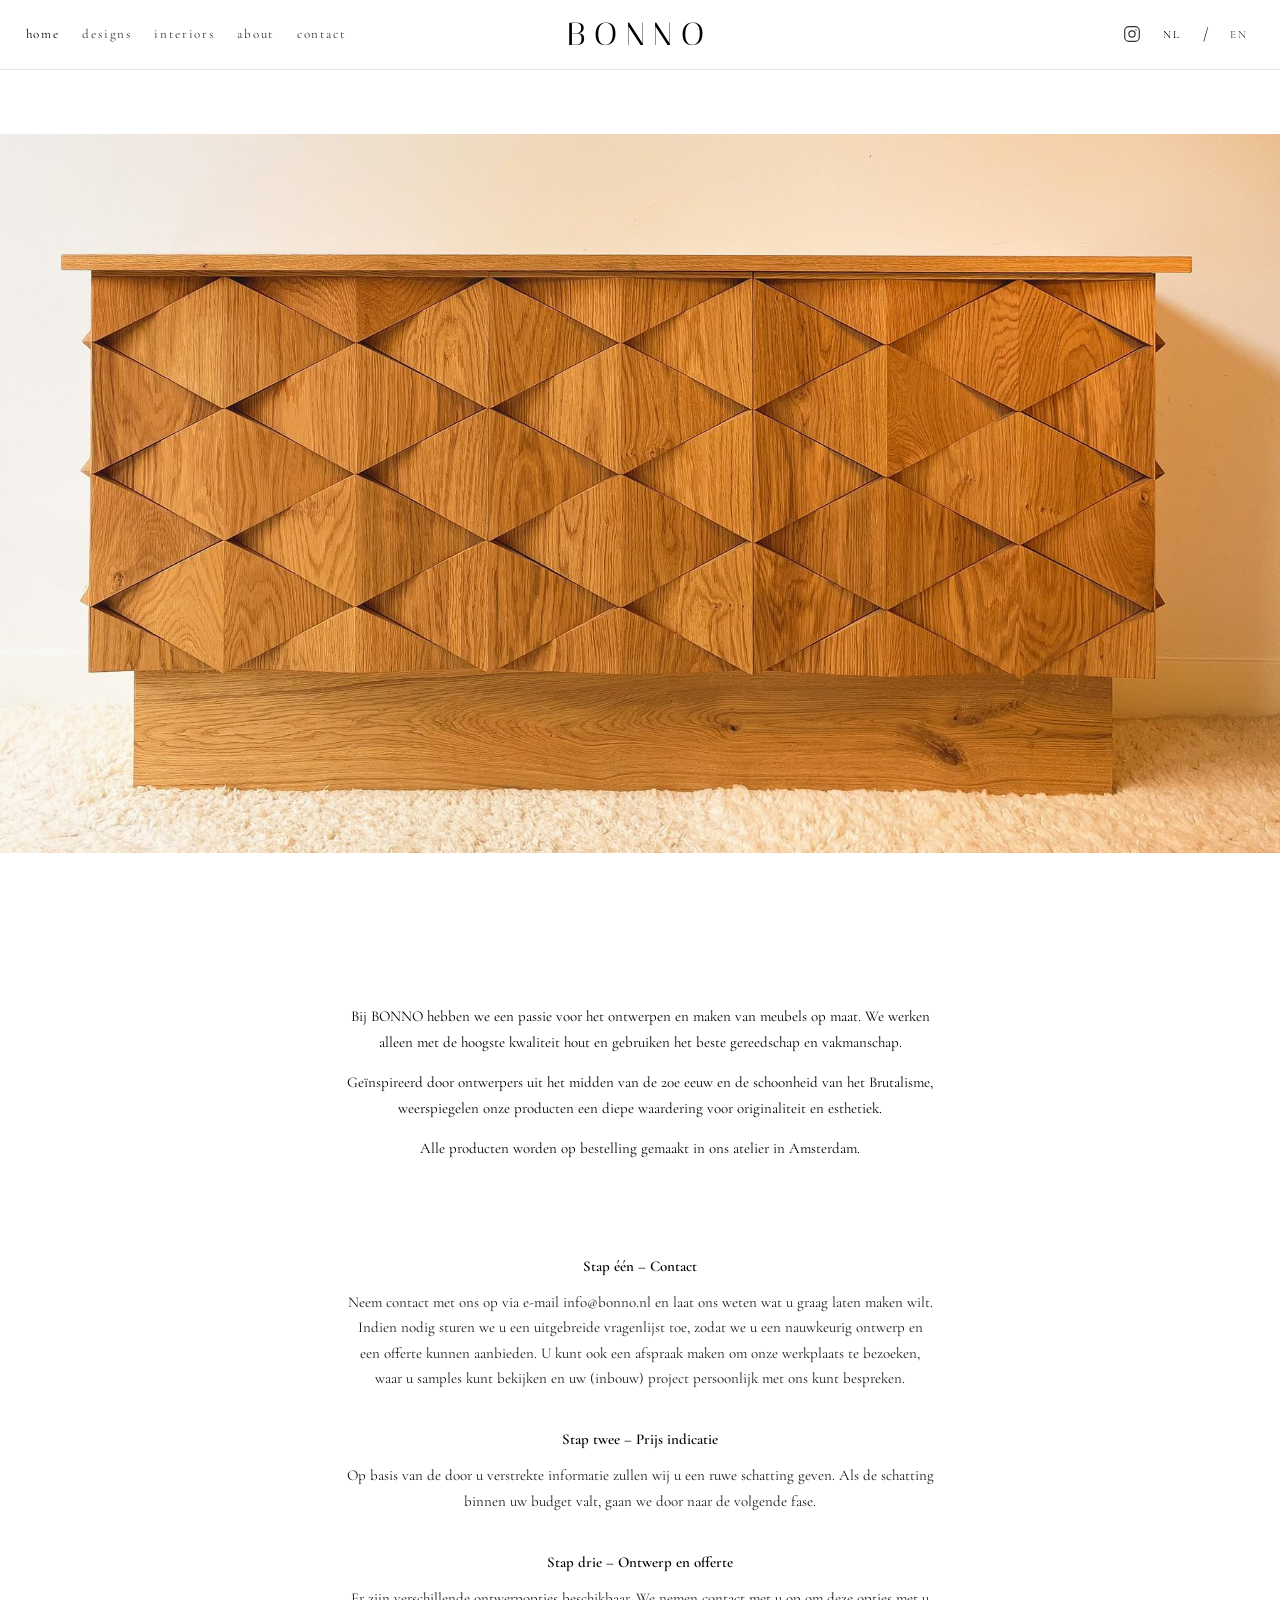
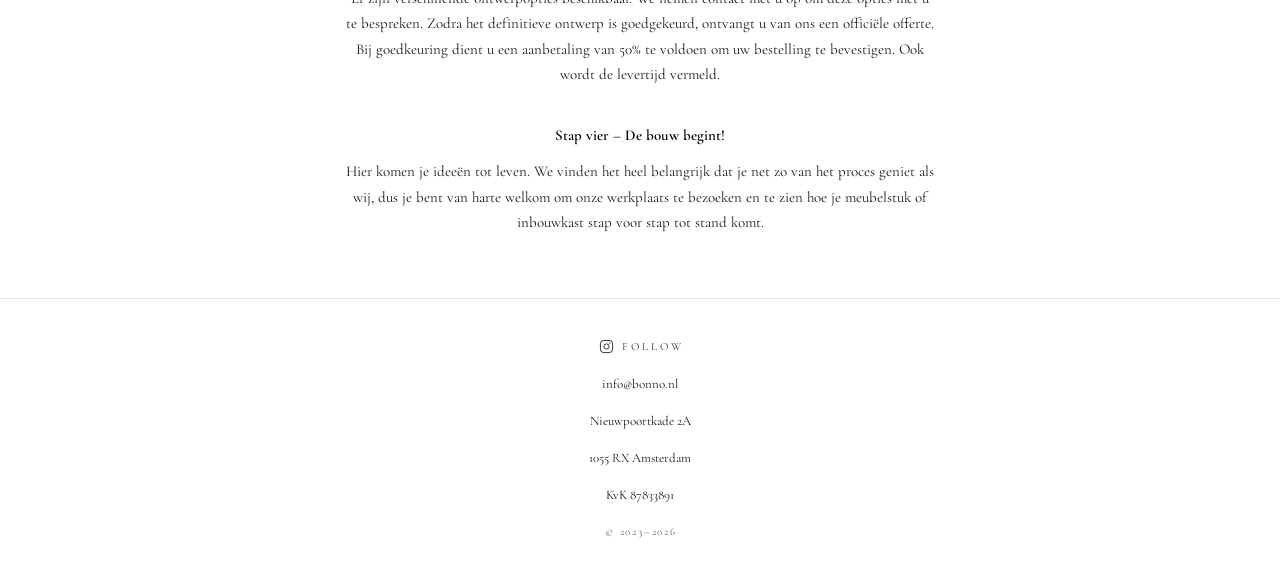
==== commit c71daf54: "Voeg bedrijfsgegevens (JSON-LD) toe en zet postcode en KvK-nummer in de footer." ====
--- a/index.html
+++ b/index.html
@@ -22,6 +22,41 @@
 <meta name="twitter:image" content="https://bonno.nl/og.jpg">
 <link rel="icon" href="favicon.svg">
 <link rel="stylesheet" href="styles.css">
+<script type="application/ld+json">
+{
+  "@context": "https://schema.org",
+  "@type": ["FurnitureStore", "HomeAndConstructionBusiness"],
+  "@id": "https://bonno.nl/#business",
+  "name": "BONNO",
+  "description": "Meubels en inbouwkasten op maat, op bestelling gemaakt in ons atelier in Amsterdam.",
+  "url": "https://bonno.nl/",
+  "image": "https://bonno.nl/og.jpg",
+  "logo": "https://bonno.nl/og.jpg",
+  "email": "info@bonno.nl",
+  "address": {
+    "@type": "PostalAddress",
+    "streetAddress": "Nieuwpoortkade 2A",
+    "postalCode": "1055 RX",
+    "addressLocality": "Amsterdam",
+    "addressCountry": "NL"
+  },
+  "founder": {
+    "@type": "Person",
+    "name": "Bonno de Vries Robbé"
+  },
+  "foundingDate": "2023",
+  "areaServed": {
+    "@type": "City",
+    "name": "Amsterdam"
+  },
+  "sameAs": ["https://instagram.com/bonno.nl"],
+  "identifier": {
+    "@type": "PropertyValue",
+    "propertyID": "KvK",
+    "value": "87833891"
+  }
+}
+</script>
 </head>
 <body>
 <header>
@@ -71,7 +106,8 @@
   <a class="follow" href="https://instagram.com/bonno.nl" target="_blank" rel="noreferrer"><svg viewBox="0 0 24 24" aria-hidden="true"><rect x="2.25" y="2.25" width="19.5" height="19.5" rx="5.5" fill="none" stroke="currentColor" stroke-width="1.6"/><circle cx="12" cy="12" r="4.15" fill="none" stroke="currentColor" stroke-width="1.6"/><circle cx="17.35" cy="6.65" r="1.05" fill="currentColor"/></svg><span>Follow</span></a>
   <a class="mail" href="mailto:info@bonno.nl">info@bonno.nl</a>
   <p>Nieuwpoortkade 2A</p>
-  <p>Amsterdam</p>
+  <p>1055 RX Amsterdam</p>
+  <p>KvK 87833891</p>
   <p class="copyr">© 2023–2026</p>
 </footer>
 <script>
